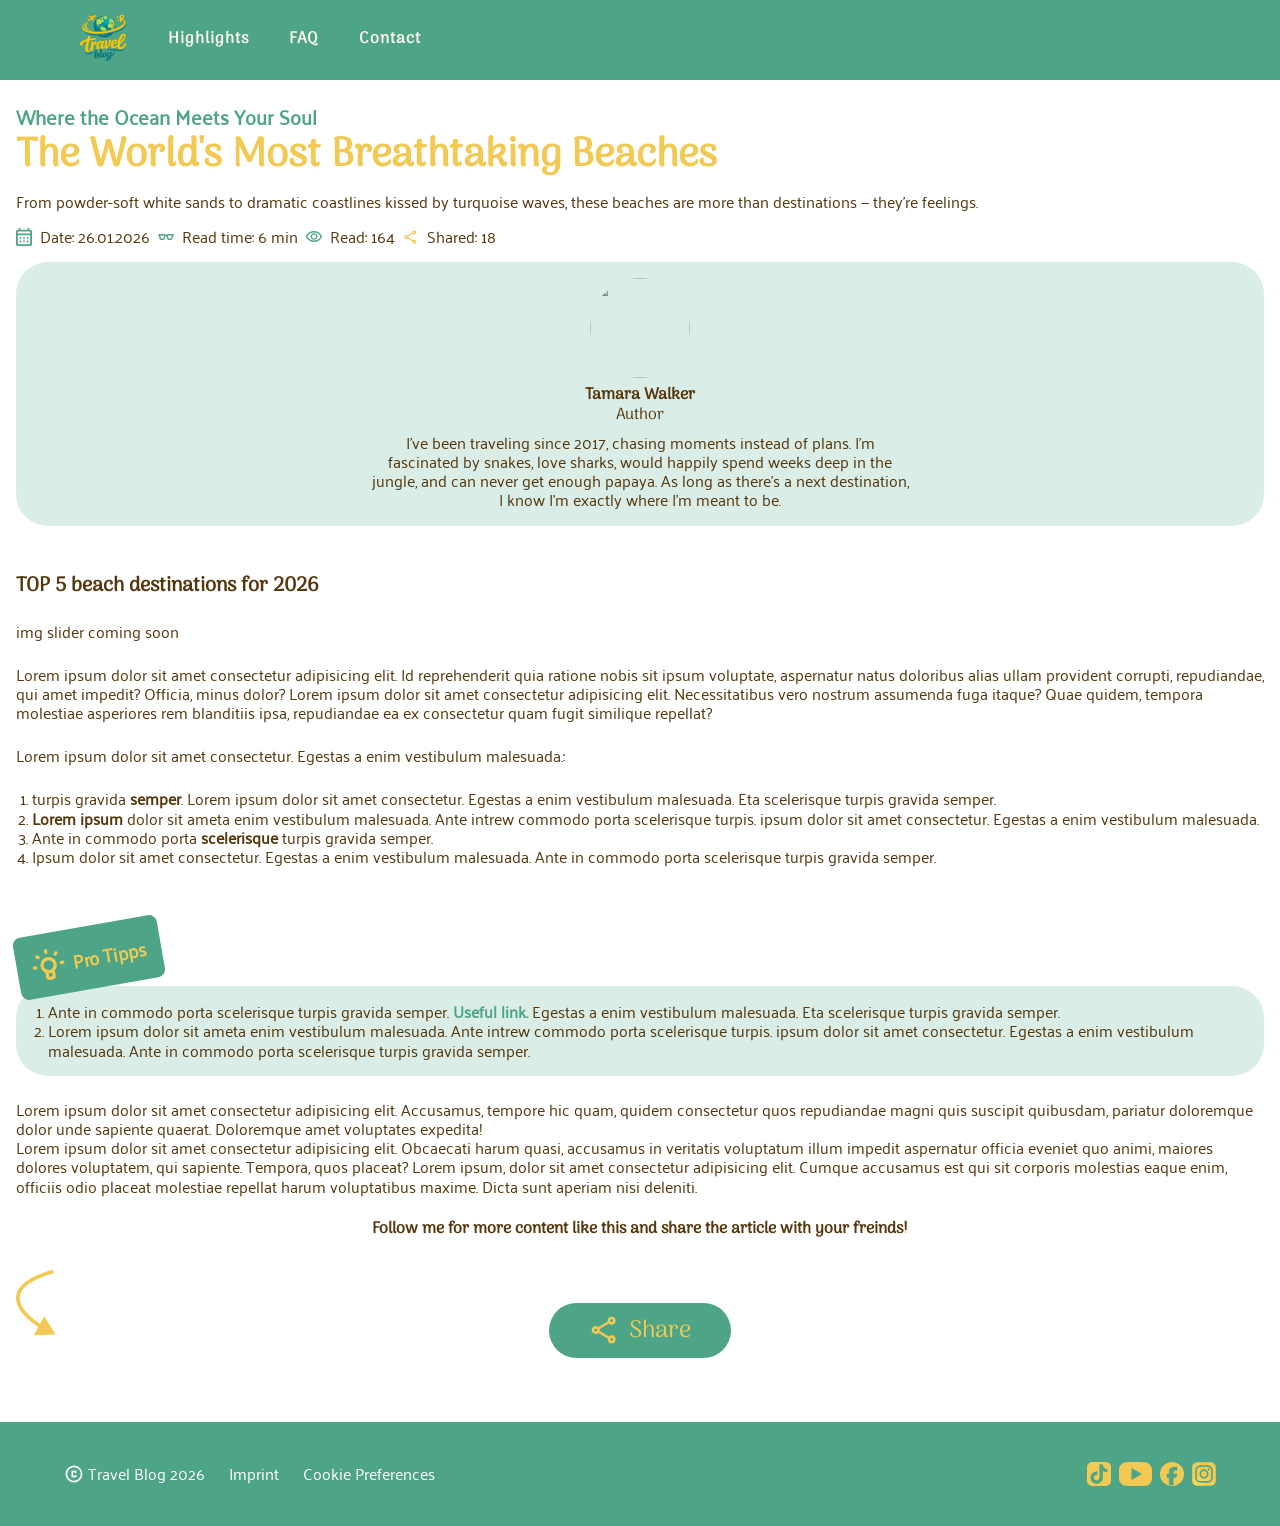
==== beaches.html @ 9854606a "feat: added "beaches.html"" ====
<!DOCTYPE html>
<html lang="en">

<head>
    <meta charset="UTF-8">
    <meta name="viewport" content="width=device-width, initial-scale=1.0">
    <title>Beaches - Travel Blog</title>

    <link rel="shortcut icon" href="./assets/icons/favicon.png" type="image/x-icon">

    <link rel="stylesheet" href="./style.css">
</head>

<body>
    <header class="site-header">
        <a href="./index.html">
            <img class="logo" src="./assets/icons/logo.png" alt="travel blog logo">
        </a>
        <nav class="main-nav">
            <ul>
                <li>
                    <a class="nav-highlights" href="./index.html#highlightsSection">Highlights</a>
                </li>
                <li>
                    <a class="nav-faq" href="./index.html#faqSection">FAQ</a>
                </li>
                <li>
                    <a class="nav-contact" href="./index.html#contactSection">Contact</a>
                </li>
            </ul>
        </nav>
    </header>

    <main>
        <article class="main-article">
            <header class="article-header">
                <div class="article-header-title-wrapper">
                    <p class="header-intro">
                        Where the Ocean Meets Your Soul
                    </p>
                    <h1>
                        The World's Most Breathtaking Beaches
                    </h1>
                </div>
                <p>
                    From powder-soft white sands to dramatic coastlines kissed by turquoise waves, these beaches are
                    more than destinations — they’re feelings.
                </p>
                <ul class="header-tags-wrapper">
                    <li class="tag-wrapper">
                        <img src="./assets/icons/calendar_month.svg">
                        <time datetime="2026-01-26">Date: 26.01.2026</time>
                    </li>
                    <li class="tag-wrapper">
                        <img src="./assets/icons/eyeglasses_2.svg">
                        <span>Read time: 6 min</span>
                    </li>
                    <li class="tag-wrapper">
                        <img src="./assets/icons/visibility.svg">
                        <span>Read: 164</span>
                    </li>
                    <li class="tag-wrapper">
                        <img src="./assets/icons/share.svg">
                        <span>Shared: 18</span>
                    </li>
                </ul>
                <div class="card author-card">
                    <img class="author-card__avatar" src="./assets/img/author.jpg" alt="">
                    <div class="author-card__identity">
                        <span class="author-card__name">Tamara Walker</span>
                        <span>Author</span>
                    </div>
                    <p class="author-card__bio">
                        I’ve been traveling since 2017, chasing moments instead of plans. I’m fascinated by snakes, love
                        sharks, would happily spend weeks deep in the jungle, and can never get enough papaya. As long
                        as there’s a next destination, I know I’m exactly where I’m meant to be.
                    </p>
                </div>
            </header>

            <section class="article-content">
                <h2 class="heading-s">
                    TOP 5 beach destinations for 2026
                </h2>

                <div class="article-slider">
                    img slider coming soon
                </div>

                <p>
                    Lorem ipsum dolor sit amet consectetur adipisicing elit. Id reprehenderit quia ratione nobis sit
                    ipsum voluptate, aspernatur natus doloribus alias ullam provident corrupti, repudiandae, qui amet
                    impedit? Officia, minus dolor?
                    Lorem ipsum dolor sit amet consectetur adipisicing elit. Necessitatibus vero nostrum assumenda fuga
                    itaque? Quae quidem, tempora molestiae asperiores rem blanditiis ipsa, repudiandae ea ex consectetur
                    quam fugit similique repellat?
                </p>

                <p>
                    Lorem ipsum dolor sit amet consectetur. Egestas a enim vestibulum malesuada.:
                </p>

                <ol>
                    <li>
                        turpis gravida <strong>semper</strong>. Lorem ipsum dolor sit amet consectetur. Egestas a enim
                        vestibulum
                        malesuada. Eta scelerisque turpis gravida semper.
                    </li>
                    <li>
                        <strong>Lorem ipsum</strong> dolor sit ameta enim vestibulum malesuada. Ante intrew commodo
                        porta scelerisque
                        turpis. ipsum dolor sit amet consectetur. Egestas a enim vestibulum malesuada.
                    </li>
                    <li>
                        Ante in commodo porta <strong>scelerisque</strong> turpis gravida semper.
                    </li>
                    <li>
                        Ipsum dolor sit amet consectetur. Egestas a enim vestibulum malesuada. Ante in commodo porta
                        scelerisque turpis gravida semper.
                    </li>
                </ol>

                <aside class="card tips-card">
                    <h3 class="tips-card__badge">
                        <img src="./assets/icons/bulb.svg" alt="lightbulb icon">
                        Pro Tipps
                    </h3>
                    <ol>
                        <li>
                            Ante in commodo porta scelerisque turpis gravida semper. <a href="">Useful link.</a> Egestas
                            a enim vestibulum malesuada. Eta scelerisque turpis gravida semper.
                        </li>
                        <li>
                            Lorem ipsum dolor sit ameta enim vestibulum malesuada. Ante intrew commodo porta scelerisque
                            turpis. ipsum dolor sit amet consectetur. Egestas a enim vestibulum malesuada. Ante in
                            commodo porta scelerisque turpis gravida semper.
                        </li>
                    </ol>
                </aside>

                <p>
                    Lorem ipsum dolor sit amet consectetur adipisicing elit. Accusamus, tempore hic quam, quidem
                    consectetur quos repudiandae magni quis suscipit quibusdam, pariatur doloremque dolor unde sapiente
                    quaerat. Doloremque amet voluptates expedita!
                    <br>
                    Lorem ipsum dolor sit amet consectetur adipisicing elit. Obcaecati harum quasi, accusamus in
                    veritatis voluptatum illum impedit aspernatur officia eveniet quo animi, maiores dolores voluptatem,
                    qui sapiente. Tempora, quos placeat? Lorem ipsum, dolor sit amet consectetur adipisicing elit.
                    Cumque accusamus est qui sit corporis molestias eaque enim, officiis odio placeat molestiae repellat
                    harum voluptatibus maxime. Dicta sunt aperiam nisi deleniti.
                </p>
            </section>

            <footer class="article-footer">
                <p>
                    Follow me for more content like this and share the article with your freinds!
                </p>
                <img src="./assets/svg/share-arrow.svg" alt="">
                <button class="button article-footer__button">
                    <img src="./assets/icons/share.svg" alt="">
                    Share
                </button>
            </footer>
        </article>
    </main>

    <footer class="site-footer">
        <div class="footer-wrapper-left">
            <p><img src="./assets/icons/copyright.png" alt="Copyright Icon"> Travel Blog 2026</p>
            <div class="footer-wrapper-left-links">
                <a href="#">Imprint</a>
                <a href="#">Cookie Preferences</a>
            </div>
        </div>

        <div class="footer-wrapper-right">
            <a href="">
                <img src="./assets/icons/Tiktok_icon 1.svg" alt="tiktok icon">
            </a>
            <a href="">
                <img src="./assets/icons/youtube.svg" alt="youtube icon">
            </a>
            <a href="">
                <img src="./assets/icons/facebook.svg" alt="facebook icon">
            </a>
            <a href="">
                <img src="./assets/icons/Instagram_logo_2016 1.svg" alt="instagram icon">
            </a>
        </div>
    </footer>

    <nav class="mobile-nav">
        <ul class="mobile-nav__list">
            <li>
                <a href="./index.html#heroSection">
                    <img src="./assets/icons/home.svg" alt="home icon">
                </a>
            </li>
            <li>
                <a href="./index.html#highlightsSection">
                    <img src="./assets/icons/rocket_launch-green.svg" alt="rocket icon">
                </a>
            </li>
            <li>
                <a href="./index.html#faqSection">
                    <img src="./assets/icons/live_help-green.svg" alt="questionmark icon">
                </a>
            </li>
            <li>
                <a href="./index.html#contactSection">
                    <img src="./assets/icons/person_pin-green.svg" alt="person icon">
                </a>
            </li>
        </ul>
    </nav>
</body>

</html>
---- style.css ----
@import "./styles/fonts.css";
@import "./styles/variables.css";
@import "./styles/standard.css";
@import "./styles/utilities.css";

.site-header {
    display: flex;
    align-items: center;
    gap: var(--spacing-l);

    background-color: var(--primary-green);
}

.main-nav ul {
    display: flex;
    gap: var(--spacing-xl);
    list-style: none;
    font-family: var(--font-secondary);
}

.main-nav a {
    color: var(--secondary-yellow);
    text-decoration: none;
    font-weight: bold;
    letter-spacing: 1px;
}

.nav-highlights:hover {
    background-image: url(./assets/svg/underline1.svg);
    background-repeat: no-repeat;
    background-size: contain;
    background-position: bottom;
}

.nav-faq:hover {
    background-image: url(./assets/svg/underline2.svg);
    background-position: bottom;
    background-repeat: no-repeat;
    background-size: contain;
}

.nav-contact:hover {
    background-image: url(./assets/svg/underline3.svg);
    background-position: bottom;
    background-repeat: no-repeat;
    background-size: contain;
}

.logo {
    width: 80px;
}

main {
    display: flex;
    flex-direction: column;
    align-items: center;
    width: 100%;
    flex: 1;

    gap: var(--spacing-2xl);
}

.hero-section {
    background-image: url("./assets/img/cappadocia.jpg");
    background-position: center;
    background-repeat: no-repeat;
    background-size: cover;

    height: 450px;
    width: 100%;
}

.hero-section-box {
    height: 100%;
    background-color: var(--primary-yellow);
    position: relative;

    padding: var(--spacing-m);
}

.hero-section-text-wrapper {
    position: absolute;
    top: 25%;
}

.hero-section-text-wrapper h2 {
    color: var(--secondary-brown);
}

.hero-section-text-wrapper p {
    width: 22ch;
}

.content-section {
    display: flex;
    flex-direction: column;
    align-items: center;

    gap: var(--spacing-xl);

    padding-inline: var(--spacing-m);

    width: 100%;
}

.subheadline {
    text-align: center;
    max-width: 70ch;
}

.section-header {
    display: flex;
    gap: var(--spacing-s);
}

.section-header img {
    width: 32px;
}

.highlights-slider {
    position: relative;
    display: flex;
    align-items: flex-end;
    justify-content: center;
    height: 500px;
    width: 100%;
    overflow: hidden;
    border-top-right-radius: 100px;
}

.slider-wrapper {
    display: flex;
    position: absolute;
    left: 0;
    width: 400%;
    height: 100%;
    transition: all 0.5s ease-in-out;
}

.slider-element {
    position: relative;

    color: white;
    height: 100%;
    width: 100%;
}

.slider-element h4 {
    color: white;
}

.slider-text-wrapper {
    position: absolute;
    top: 100px;
    left: clamp(var(--spacing-m), 3vw, var(--spacing-xl));
    right: clamp(var(--spacing-m), 3vw, var(--spacing-xl));
    display: flex;
    flex-direction: column;
    gap: var(--spacing-s);
    padding: var(--spacing-m);
    border-left: 1px solid white;
    border-right: 1px solid white;
    max-width: 720px;
    background-color: rgba(255, 255, 255, 0.2);
    backdrop-filter: blur(12px);
}

.slider-text-wrapper p {
    display: -webkit-box;
    -webkit-line-clamp: 3;
    -webkit-box-orient: vertical;
    overflow: hidden;
}

.element-one {
    background: url(./assets/img/beaches.jpg) center / cover no-repeat;
}

.element-two {
    background: url(./assets/img/scandinavia.jpg) center / cover no-repeat;
}

.element-three {
    background: url(./assets/img/pattaya.jpg) center / cover no-repeat;
}

.element-four {
    background: url(./assets/img/fuji.jpg) center / cover no-repeat;
}

.slider-input-wrapper {
    display: flex;
    z-index: 2;
    padding-bottom: var(--spacing-m);
    gap: var(--spacing-m);
}

.slider-input-wrapper {
    display: flex;
    z-index: 2;
}

.slider-input-radio {
    appearance: none;

    height: 16px;
    width: 16px;

    background-color: white;

    border-radius: var(--radius-round);

    cursor: pointer;
}

.slider-input-radio:checked {
    background-color: var(--primary-yellow);
    width: 24px;
    border-radius: var(--radius-capsule);
}

.highlights-slider:has(input[value="one"]:checked) .slider-wrapper {
    transform: translateX(0);
}

.highlights-slider:has(input[value="two"]:checked) .slider-wrapper {
    transform: translateX(-25%);
}

.highlights-slider:has(input[value="three"]:checked) .slider-wrapper {
    transform: translateX(-50%);
}

.highlights-slider:has(input[value="four"]:checked) .slider-wrapper {
    transform: translateX(-75%);
}

.faq-wrapper {
    display: flex;
    flex-direction: column;
    gap: var(--spacing-m);
    width: 100%;
}

details {
    display: flex;
    flex-direction: column;
    background-color: var(--primary-yellow);
    border-radius: var(--radius-s);
    color: var(--secondary-brown);
    padding: var(--spacing-s);
    cursor: pointer;
}

details>p {
    background-color: white;
    padding: var(--spacing-s);
    border-radius: var(--radius-s);
    margin-top: var(--spacing-s);
}

summary {
    display: flex;
    justify-content: space-between;
    align-items: flex-start;
    list-style: none;
    gap: var(--spacing-s);

    font-weight: bold;
}

.details-icon {
    min-width: 16px;
    min-height: 16px;
    transition: all 255ms ease-in-out;
}

details[open] .details-icon {
    transform: rotate(-180deg);
}

.contact-form {
    display: flex;
    flex-direction: column;
    gap: var(--spacing-m);

    width: 100%;
    padding-bottom: var(--spacing-xl);
}

.contact-form label {
    display: flex;
    flex-direction: column;
    gap: var(--spacing-m);
    font-weight: bold;
}

.contact-form a {
    color: var(--primary-green);
    padding-inline: var(--spacing-s);
}

.contact-form p {
    font-weight: normal;
}

.button {
    background-color: var(--primary-green);
    color: var(--primary-yellow);
    font-family: var(--font-secondary);
    font-size: 1.5rem;
    border: none;
    border-radius: var(--radius-capsule);
    padding-inline: var(--spacing-xl);
    padding-block: var(--spacing-s);
}

.button:hover {
    cursor: pointer;
    box-shadow: 0px 5px 7px rgba(78, 164, 135, 0.07),
        0px 20px 27px rgba(78, 164, 135, 0.15);
    text-shadow: -4px 2px 2px rgba(0, 0, 0, 0.15);
}

.contact-form__button {
    align-self: center;
}

.contact-form:invalid .button:hover {
    box-shadow: none;
    text-shadow: none;
}

.contact-form:has(:invalid) .button {
    background-color: white;
    border: 1px solid var(--secondary-grey);
    color: var(--secondary-grey);
}

.contact-form-input {
    border: none;
    border-bottom: solid 1px var(--secondary-brown);
    color: var(--primary-green);
    padding: var(--spacing-xs);
}

.contact-form textarea {
    font-family: var(--font-primary);
}

.contact-form-row {
    display: flex;
    flex-direction: column;
    gap: var(--spacing-m);
}

.contact-form-input:focus {
    outline: none;
}

.contact-form textarea {
    resize: none;
    min-height: 64px;
}

.contact-form-privacy-row {
    align-items: center;
    flex-direction: row !important;
}

.contact-form input[type="checkbox"] {
    appearance: none;
    border: 2px solid var(--secondary-brown);
    height: 20px;
    min-width: 20px;
    border-radius: 4px;
}

.contact-form input[type="checkbox"]:hover {
    cursor: pointer;
}

.contact-form input[type="checkbox"]:not(:checked):hover {
    background-color: var(--primary-yellow);
}

.contact-form input[type="checkbox"]:checked {
    border-color: var(--primary-green);
    background-image: url(./assets/svg/check.svg);
    background-repeat: no-repeat;
    background-position: center;
    background-color: var(--primary-green);
}

.site-footer {
    display: flex;
    justify-content: space-between;
    align-items: center;
    padding: var(--spacing-s);

    color: white;
    background-color: var(--primary-green);
}

.site-footer a {
    color: white;
}

.footer-wrapper-left {
    display: flex;
    gap: var(--spacing-xs);
}

.footer-wrapper-left-links {
    display: flex;
    flex-direction: row;
}

.footer-wrapper-left img {
    height: 20px;
    width: 20px;
}

.footer-wrapper-left p {
    display: flex;
    gap: var(--spacing-xs);
}

.footer-wrapper-right {
    display: flex;
    align-items: flex-end;
    gap: var(--spacing-s);
}

.mobile-nav {
    position: fixed;
    left: 0;
    bottom: 0;
    right: 0;

    min-height: 85px;

    background-color: var(--primary-yellow);

    padding: var(--spacing-l);
    z-index: 2;
}

.mobile-nav__list {
    display: flex;
    justify-content: space-between;
    align-items: center;

    list-style: none;
}

@media screen and (max-width: 767px) {
    .site-header {
        justify-content: center;
    }

    .main-nav {
        display: none;
    }

    .site-footer {
        padding-bottom: calc(85px + var(--spacing-m));
    }

    .footer-wrapper-left {
        flex-direction: column-reverse;
        align-items: flex-start;
    }

    .footer-wrapper-left-links {
        flex-direction: column;
    }
}

@media screen and (min-width: 768px) {
    .site-header {
        padding-inline: var(--max-content-padding);
    }

    .hero-section-box {
        padding-inline: var(--max-content-padding);
    }

    .content-section {
        padding-inline: var(--max-content-padding);
    }

    main {
        padding-bottom: unset;
    }

    .mobile-nav {
        display: none;
    }

    .contact-section {
        padding-bottom: var(--spacing-2xl);
    }

    .contact-form {
        gap: var(--spacing-l);
    }

    .contact-form-row {
        gap: var(--spacing-l);
    }

    .site-footer {
        padding-block: var(--spacing-l);
        padding-inline: var(--max-content-padding);
    }

    .footer-wrapper-left {
        gap: var(--spacing-l);
    }

    .footer-wrapper-left-links {
        gap: var(--spacing-l);
    }
}

@media screen and (max-width: 1023px) {
    .subheadline {
        display: none;
    }
}

@media screen and (min-width: 1024px) {
    .contact-form {
        gap: var(--spacing-xl);
    }

    .contact-form-row {
        flex-direction: row;
        justify-content: space-between;
    }

    .contact-form-row label {
        width: 100%;
    }

    .contact-form-privacy-row {
        justify-content: center;
    }

    .site-footer {
        padding-block: var(--spacing-xl);
    }
}

/* ==== Blog Seite 1 ==== */

.main-article {
    display: flex;
    flex-direction: column;
    padding-inline: var(--spacing-m);
    padding-block: var(--spacing-l);
    gap: var(--spacing-l);
}

.article-header {
    display: flex;
    flex-direction: column;
    gap: var(--spacing-m);
}

.article-header-title-wrapper {
    display: flex;
    flex-direction: column;
    gap: var(--spacing-s);
}

.header-intro {
    font-size: 1.25rem;
    font-weight: bold;
    color: var(--primary-green);
}

.header-tags-wrapper {
    display: flex;
    flex-wrap: wrap;
    gap: var(--spacing-s);
}

.tag-wrapper {
    display: flex;
    align-items: center;
    gap: var(--spacing-s);
}

.tag-wrapper img {
    width: 16px;
}

.card {
    padding: var(--spacing-m);
    border-radius: var(--radius-xl);
    background: color-mix(in srgb, var(--primary-green) 20%, transparent);
}

.author-card {
    display: flex;
    flex-direction: column;
    align-items: center;
    text-align: center;
    gap: var(--spacing-s);
}

.author-card__avatar {
    border-radius: var(--radius-round);
    width: 100px;
    height: 100px;
    object-fit: cover;
}

.author-card__identity {
    display: flex;
    flex-direction: column;
    font-family: var(--font-secondary);
}

.author-card__name {
    font-weight: bold;
}

.author-card__bio {
    max-width: 54ch;
}

.article-content {
    display: flex;
    flex-direction: column;
    padding-top: var(--spacing-l);
    gap: var(--spacing-l);
}

.article-content ol {
    padding-left: var(--spacing-m);
}

.tips-card {
    position: relative;
    margin-top: var(--spacing-3xl);
}

.tips-card__badge {
    display: flex;
    align-items: center;
    gap: var(--spacing-s);
    position: absolute;
    top: -60px;
    left: 0;
    background-color: var(--primary-green);
    color: var(--primary-yellow);
    padding: var(--spacing-m);
    border-radius: var(--radius-s);
    transform: rotate(-10deg);
}

.tips-card__badge img {
    width: 32px;
    transform: rotate(10deg);
}

.tips-card a {
    color: var(--primary-green);
    font-weight: bold;
}

.article-footer {
    position: relative;
    display: flex;
    flex-direction: column;
    align-items: center;
    text-align: center;
    font-family: var(--font-secondary);
    font-weight: bold;
    gap: var(--spacing-2xl);
    padding-bottom: var(--spacing-xl);
}

.article-footer__button {
    display: flex;
    align-items: center;
    gap: var(--spacing-s);
}

.article-footer>img {
    position: absolute;
    transform: translateY(75%);
    left: 0;
    width: 40px;
}
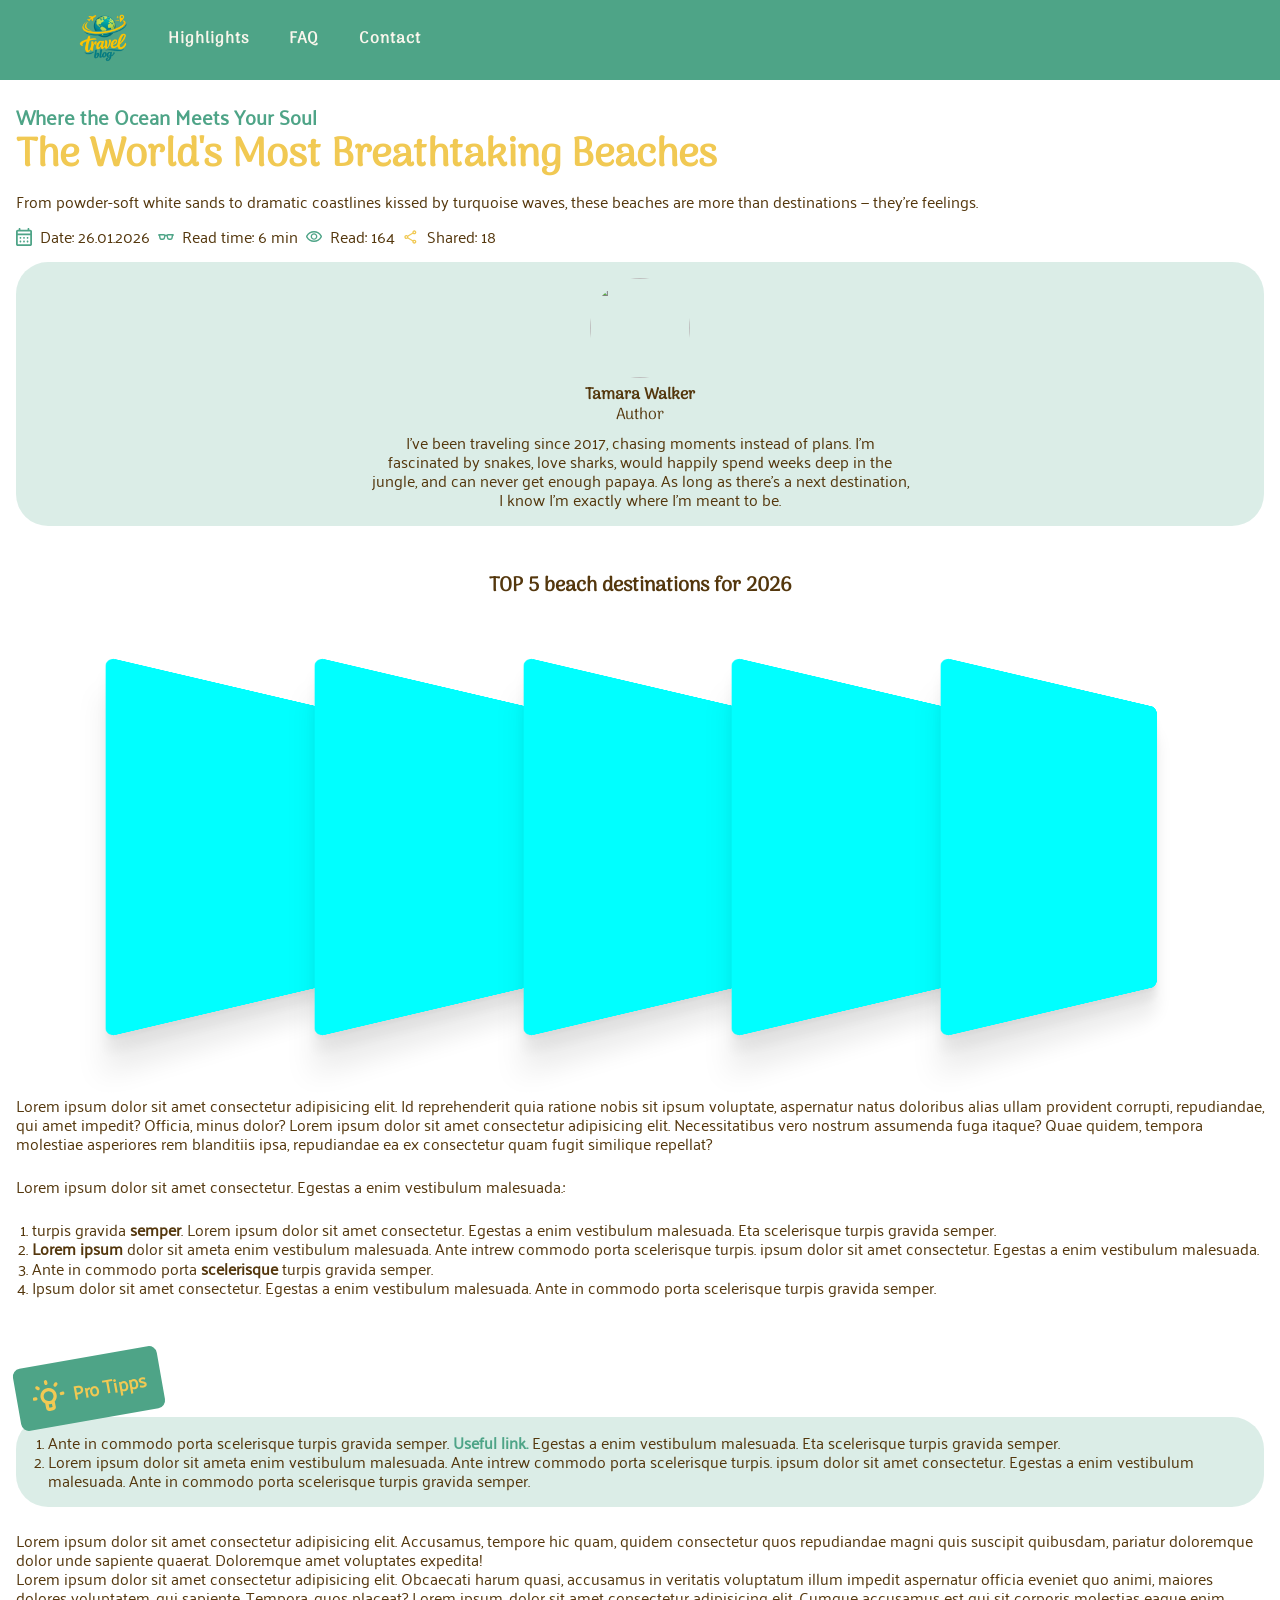
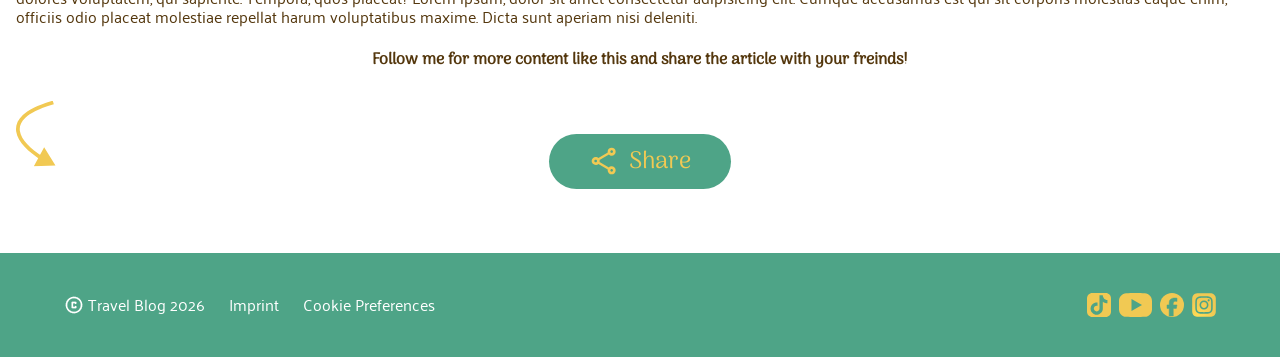
==== commit a43c9173: "feat(desktop): add article-slider for beaches page Work in progress: mobile variant with input contr" ====
--- a/beaches.html
+++ b/beaches.html
@@ -84,7 +84,11 @@
                 </h2>
 
                 <div class="article-slider">
-                    img slider coming soon
+                    <div class="article-slider__element"></div>
+                    <div class="article-slider__element"></div>
+                    <div class="article-slider__element"></div>
+                    <div class="article-slider__element"></div>
+                    <div class="article-slider__element"></div>
                 </div>
 
                 <p>
--- a/style.css
+++ b/style.css
@@ -639,6 +639,43 @@
     gap: var(--spacing-l);
 }
 
+.article-slider {
+    display: flex;
+    justify-content: center;
+    align-items: center;
+    height: 450px;
+    padding-block: var(--spacing-l);
+}
+
+.article-slider__element {
+    width: 18%;
+    height: 80%;
+    margin-right: -16px;
+
+    background-color: aqua;
+
+    box-shadow: 0px 4px 3px rgba(3, 7, 18, 0.03),
+        0px 14px 11px rgba(3, 7, 18, 0.05),
+        0px 32px 24px rgba(3, 7, 18, 0.08);
+    border-radius: var(--radius-s);
+
+    transform: perspective(250px) rotateY(20deg);
+    transform-origin: center;
+
+    transition: all 250ms ease-in-out;
+}
+
+.article-slider__element:hover {
+    z-index: 2;
+    transform: perspective(250px) rotateY(0deg) scaleX(1.2) scaleY(1.2);
+    margin-left: 32px;
+    margin-right: 16px;
+}
+
+.article-slider__element:hover~.article-slider__element {
+    transform: perspective(250px) rotateY(-20deg);
+}
+
 .article-content ol {
     padding-left: var(--spacing-m);
 }
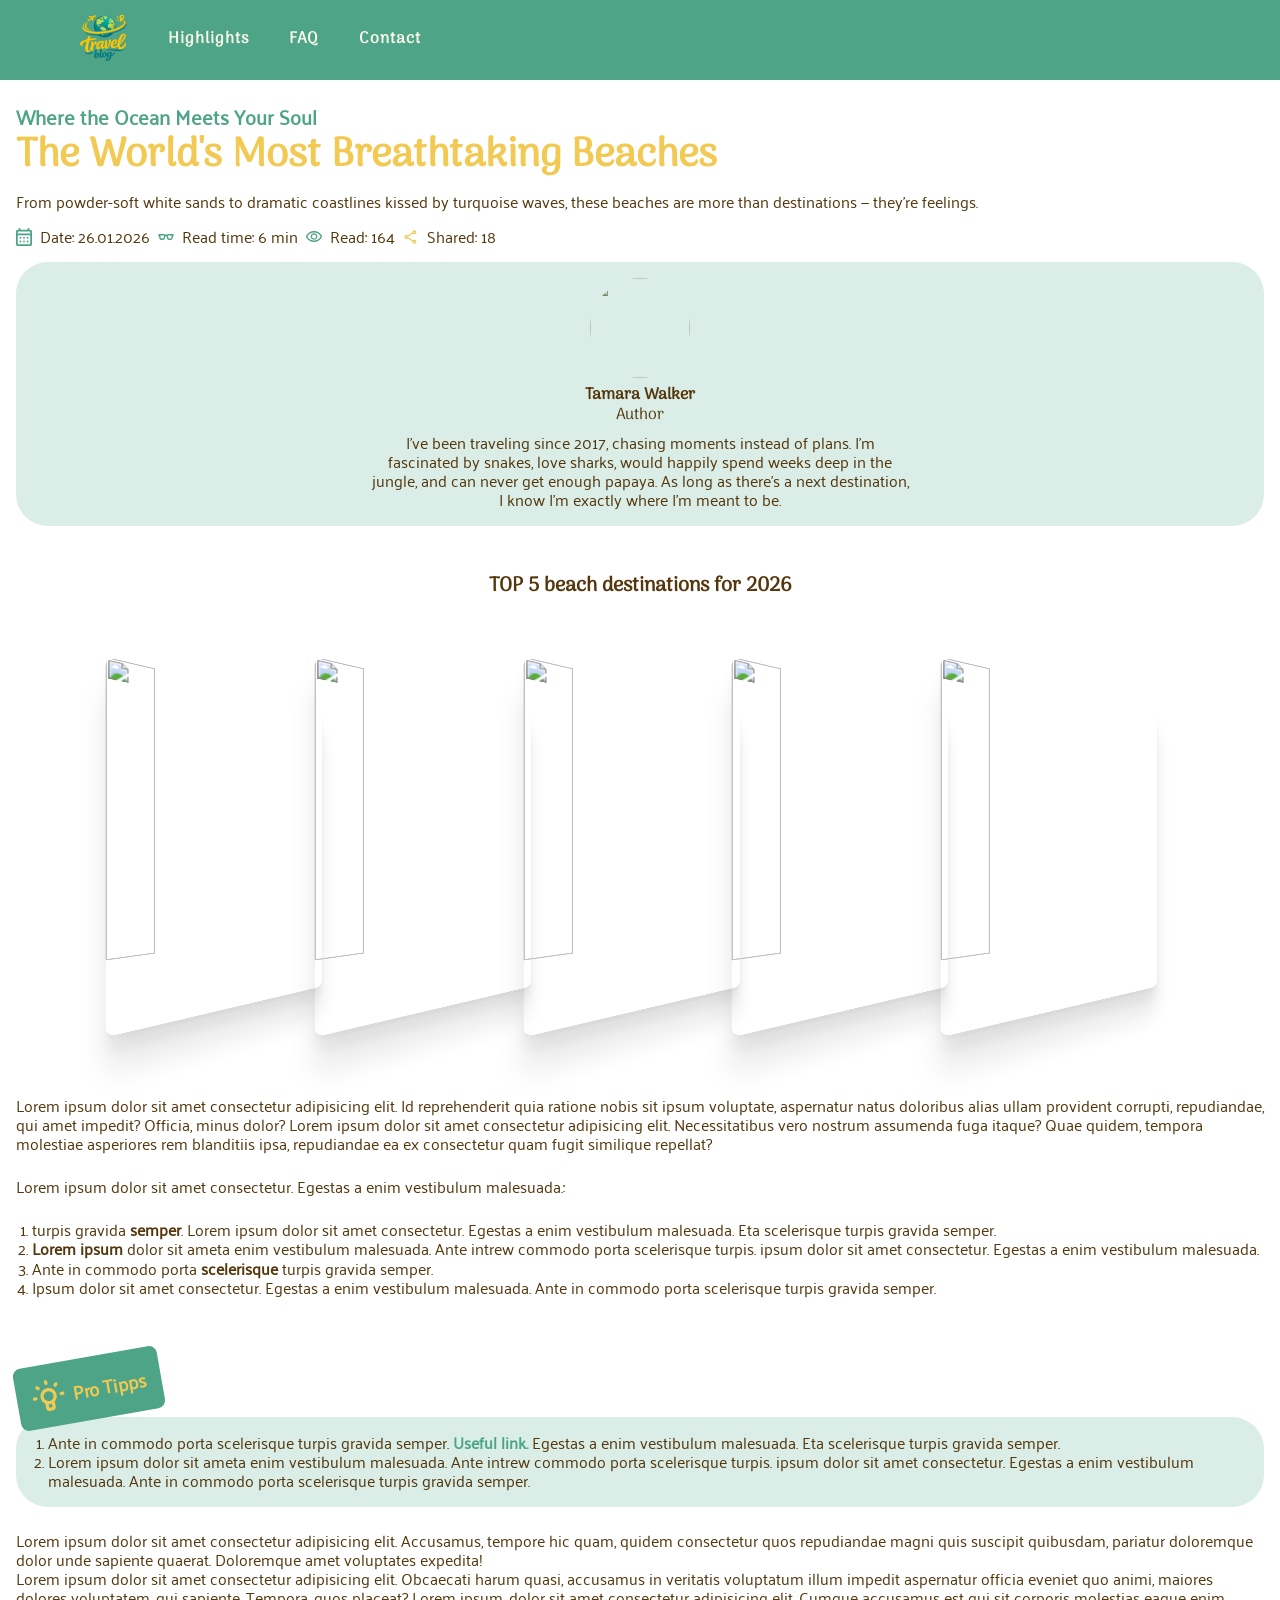
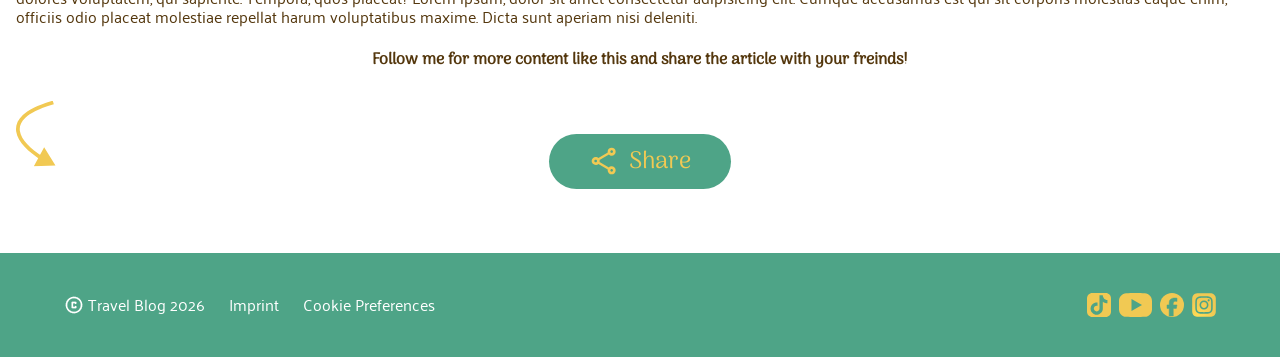
==== commit d9596769: "feat(desktop): add article-slider with images WIP: mobile article-slider" ====
--- a/beaches.html
+++ b/beaches.html
@@ -83,12 +83,12 @@
                     TOP 5 beach destinations for 2026
                 </h2>
 
-                <div class="article-slider">
-                    <div class="article-slider__element"></div>
-                    <div class="article-slider__element"></div>
-                    <div class="article-slider__element"></div>
-                    <div class="article-slider__element"></div>
-                    <div class="article-slider__element"></div>
+                <div class="article-slider-desktop">
+                    <img src="./assets/img/beaches2.jpg" class="article-slider__image" alt="">
+                    <img src="./assets/img/beaches3.jpg" class="article-slider__image" alt="">
+                    <img src="./assets/img/beaches4.jpg" class="article-slider__image" alt="">
+                    <img src="./assets/img/beaches5.jpg" class="article-slider__image" alt="">
+                    <img src="./assets/img/beaches.jpg" class="article-slider__image" alt="">
                 </div>
 
                 <p>
--- a/style.css
+++ b/style.css
@@ -454,106 +454,7 @@
     list-style: none;
 }
 
-@media screen and (max-width: 767px) {
-    .site-header {
-        justify-content: center;
-    }
-
-    .main-nav {
-        display: none;
-    }
-
-    .site-footer {
-        padding-bottom: calc(85px + var(--spacing-m));
-    }
-
-    .footer-wrapper-left {
-        flex-direction: column-reverse;
-        align-items: flex-start;
-    }
-
-    .footer-wrapper-left-links {
-        flex-direction: column;
-    }
-}
-
-@media screen and (min-width: 768px) {
-    .site-header {
-        padding-inline: var(--max-content-padding);
-    }
-
-    .hero-section-box {
-        padding-inline: var(--max-content-padding);
-    }
-
-    .content-section {
-        padding-inline: var(--max-content-padding);
-    }
-
-    main {
-        padding-bottom: unset;
-    }
-
-    .mobile-nav {
-        display: none;
-    }
-
-    .contact-section {
-        padding-bottom: var(--spacing-2xl);
-    }
-
-    .contact-form {
-        gap: var(--spacing-l);
-    }
-
-    .contact-form-row {
-        gap: var(--spacing-l);
-    }
-
-    .site-footer {
-        padding-block: var(--spacing-l);
-        padding-inline: var(--max-content-padding);
-    }
-
-    .footer-wrapper-left {
-        gap: var(--spacing-l);
-    }
-
-    .footer-wrapper-left-links {
-        gap: var(--spacing-l);
-    }
-}
-
-@media screen and (max-width: 1023px) {
-    .subheadline {
-        display: none;
-    }
-}
-
-@media screen and (min-width: 1024px) {
-    .contact-form {
-        gap: var(--spacing-xl);
-    }
-
-    .contact-form-row {
-        flex-direction: row;
-        justify-content: space-between;
-    }
-
-    .contact-form-row label {
-        width: 100%;
-    }
-
-    .contact-form-privacy-row {
-        justify-content: center;
-    }
-
-    .site-footer {
-        padding-block: var(--spacing-xl);
-    }
-}
-
-/* ==== Blog Seite 1 ==== */
+/* ================================ Blog Seite 1 ================================ */
 
 .main-article {
     display: flex;
@@ -639,7 +540,9 @@
     gap: var(--spacing-l);
 }
 
-.article-slider {
+/* Article Slider - Desktop */
+
+.article-slider-desktop {
     display: flex;
     justify-content: center;
     align-items: center;
@@ -647,12 +550,11 @@
     padding-block: var(--spacing-l);
 }
 
-.article-slider__element {
+.article-slider__image {
     width: 18%;
     height: 80%;
     margin-right: -16px;
-
-    background-color: aqua;
+    object-fit: cover;
 
     box-shadow: 0px 4px 3px rgba(3, 7, 18, 0.03),
         0px 14px 11px rgba(3, 7, 18, 0.05),
@@ -665,14 +567,14 @@
     transition: all 250ms ease-in-out;
 }
 
-.article-slider__element:hover {
+.article-slider__image:hover {
     z-index: 2;
     transform: perspective(250px) rotateY(0deg) scaleX(1.2) scaleY(1.2);
     margin-left: 32px;
     margin-right: 16px;
 }
 
-.article-slider__element:hover~.article-slider__element {
+.article-slider__image:hover~.article-slider__image {
     transform: perspective(250px) rotateY(-20deg);
 }
 
@@ -732,4 +634,109 @@
     transform: translateY(75%);
     left: 0;
     width: 40px;
+}
+
+/* ================================ Media Queries ================================ */
+
+@media screen and (max-width: 767px) {
+    .site-header {
+        justify-content: center;
+    }
+
+    .main-nav {
+        display: none;
+    }
+
+    .site-footer {
+        padding-bottom: calc(85px + var(--spacing-m));
+    }
+
+    .footer-wrapper-left {
+        flex-direction: column-reverse;
+        align-items: flex-start;
+    }
+
+    .footer-wrapper-left-links {
+        flex-direction: column;
+    }
+}
+
+@media screen and (min-width: 768px) {
+    .site-header {
+        padding-inline: var(--max-content-padding);
+    }
+
+    .hero-section-box {
+        padding-inline: var(--max-content-padding);
+    }
+
+    .content-section {
+        padding-inline: var(--max-content-padding);
+    }
+
+    main {
+        padding-bottom: unset;
+    }
+
+    .mobile-nav {
+        display: none;
+    }
+
+    .contact-section {
+        padding-bottom: var(--spacing-2xl);
+    }
+
+    .contact-form {
+        gap: var(--spacing-l);
+    }
+
+    .contact-form-row {
+        gap: var(--spacing-l);
+    }
+
+    .site-footer {
+        padding-block: var(--spacing-l);
+        padding-inline: var(--max-content-padding);
+    }
+
+    .footer-wrapper-left {
+        gap: var(--spacing-l);
+    }
+
+    .footer-wrapper-left-links {
+        gap: var(--spacing-l);
+    }
+}
+
+@media screen and (max-width: 1023px) {
+    .subheadline {
+        display: none;
+    }
+
+    .article-slider-desktop {
+        display: none;
+    }
+}
+
+@media screen and (min-width: 1024px) {
+    .contact-form {
+        gap: var(--spacing-xl);
+    }
+
+    .contact-form-row {
+        flex-direction: row;
+        justify-content: space-between;
+    }
+
+    .contact-form-row label {
+        width: 100%;
+    }
+
+    .contact-form-privacy-row {
+        justify-content: center;
+    }
+
+    .site-footer {
+        padding-block: var(--spacing-xl);
+    }
 }
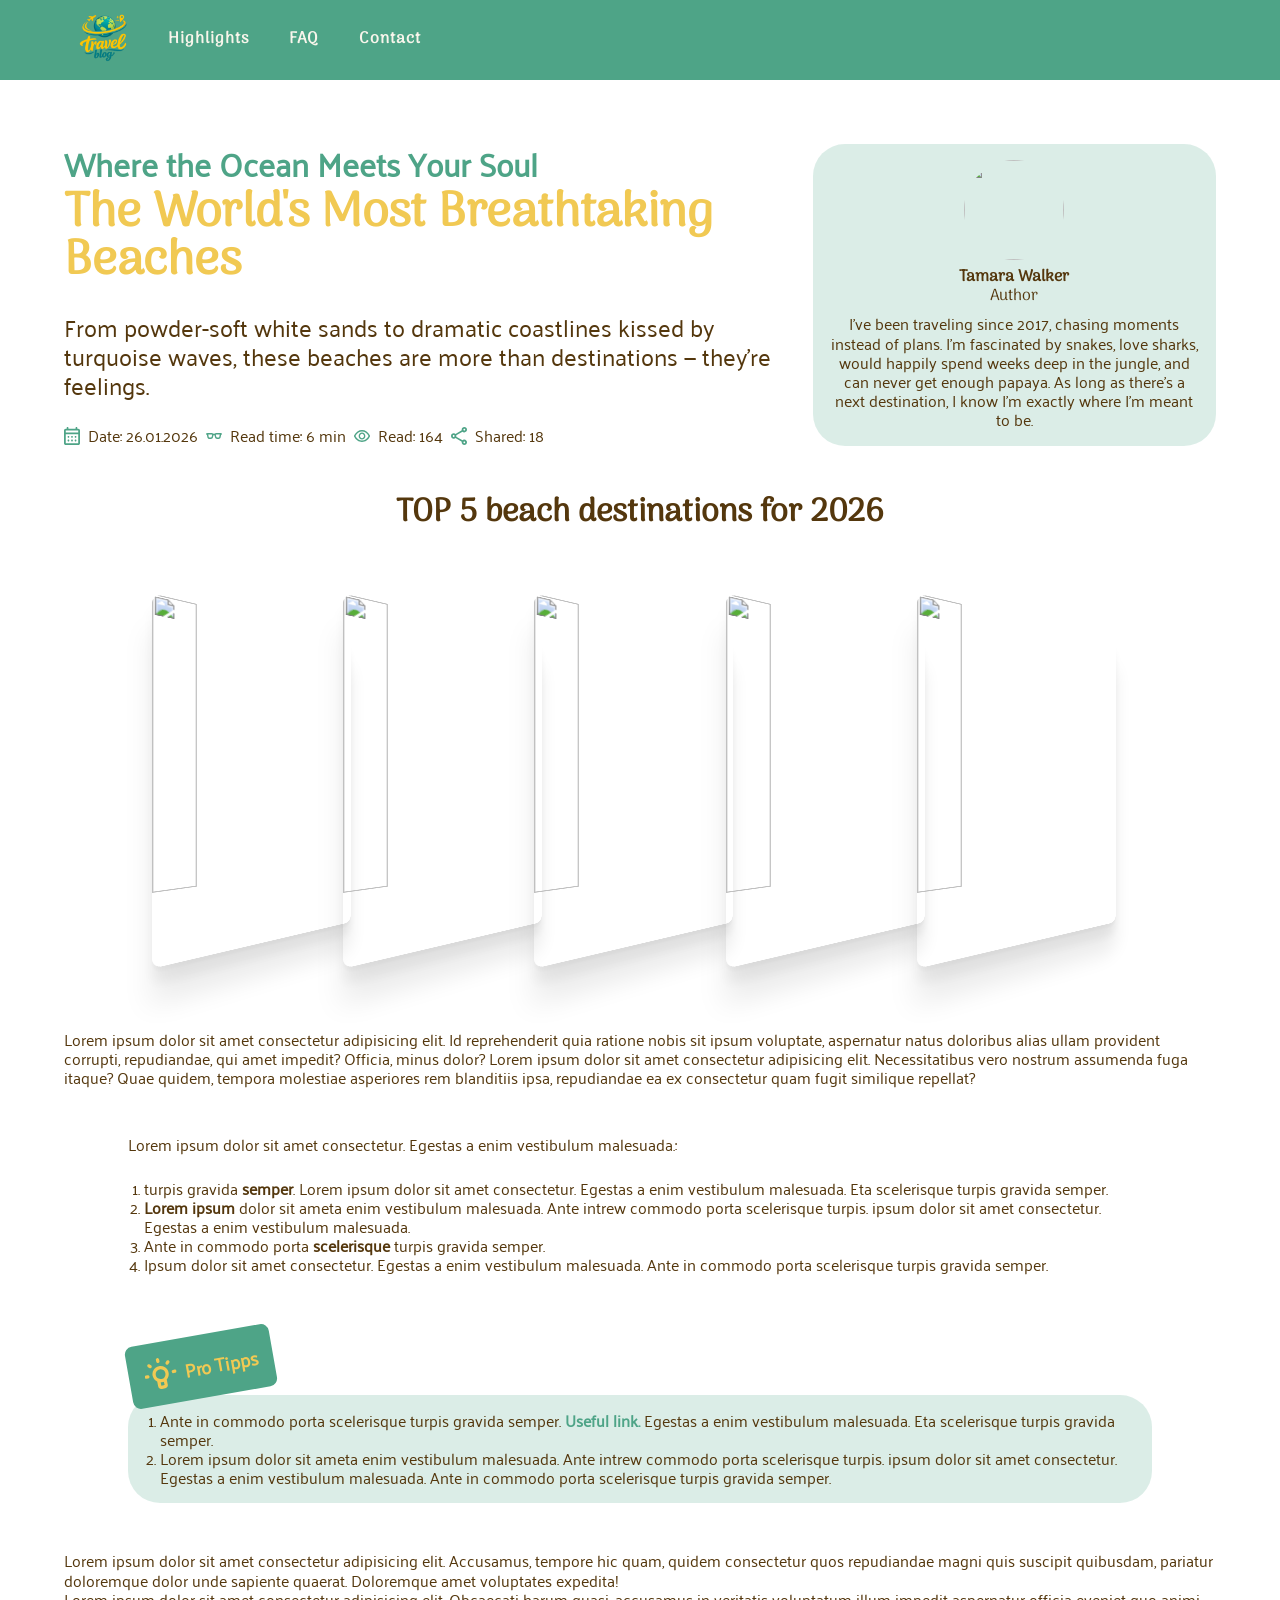
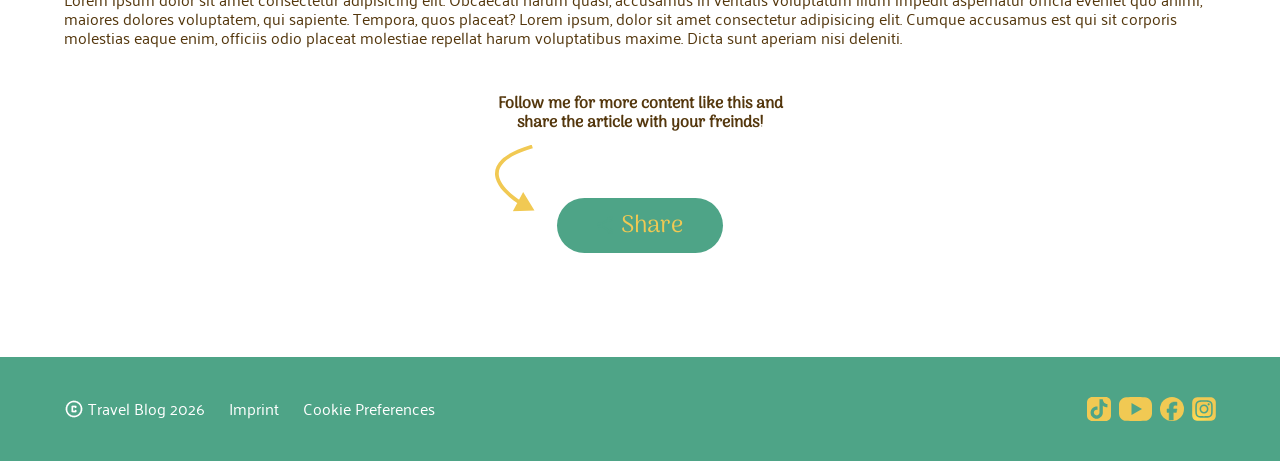
==== commit 5f953f92: "feat(beaches): add responsive layout" ====
--- a/beaches.html
+++ b/beaches.html
@@ -34,36 +34,38 @@
     <main>
         <article class="main-article">
             <header class="article-header">
-                <div class="article-header-title-wrapper">
-                    <p class="header-intro">
-                        Where the Ocean Meets Your Soul
+                <div class="article-header__left-wrapper">
+                    <div class="article-header-title-wrapper">
+                        <p class="header-intro">
+                            Where the Ocean Meets Your Soul
+                        </p>
+                        <h1>
+                            The World's Most Breathtaking Beaches
+                        </h1>
+                    </div>
+                    <p>
+                        From powder-soft white sands to dramatic coastlines kissed by turquoise waves, these beaches are
+                        more than destinations — they’re feelings.
                     </p>
-                    <h1>
-                        The World's Most Breathtaking Beaches
-                    </h1>
-                </div>
-                <p>
-                    From powder-soft white sands to dramatic coastlines kissed by turquoise waves, these beaches are
-                    more than destinations — they’re feelings.
-                </p>
-                <ul class="header-tags-wrapper">
-                    <li class="tag-wrapper">
-                        <img src="./assets/icons/calendar_month.svg">
-                        <time datetime="2026-01-26">Date: 26.01.2026</time>
-                    </li>
-                    <li class="tag-wrapper">
-                        <img src="./assets/icons/eyeglasses_2.svg">
-                        <span>Read time: 6 min</span>
-                    </li>
-                    <li class="tag-wrapper">
-                        <img src="./assets/icons/visibility.svg">
-                        <span>Read: 164</span>
-                    </li>
-                    <li class="tag-wrapper">
-                        <img src="./assets/icons/share.svg">
-                        <span>Shared: 18</span>
-                    </li>
-                </ul>
+                    <ul class="header-tags-wrapper">
+                        <li class="tag-wrapper">
+                            <img src="./assets/icons/calendar_month.svg">
+                            <time datetime="2026-01-26">Date: 26.01.2026</time>
+                        </li>
+                        <li class="tag-wrapper">
+                            <img src="./assets/icons/eyeglasses_2.svg">
+                            <span>Read time: 6 min</span>
+                        </li>
+                        <li class="tag-wrapper">
+                            <img src="./assets/icons/visibility.svg">
+                            <span>Read: 164</span>
+                        </li>
+                        <li class="tag-wrapper">
+                            <img src="./assets/icons/share.svg">
+                            <span>Shared: 18</span>
+                        </li>
+                    </ul>
+                </div>
                 <div class="card author-card">
                     <img class="author-card__avatar" src="./assets/img/author.jpg" alt="">
                     <div class="author-card__identity">
@@ -82,6 +84,33 @@
                 <h2 class="heading-s">
                     TOP 5 beach destinations for 2026
                 </h2>
+
+                <div class="article-slider-mobile">
+                    <div class="article-slider-mobile__image-wrapper">
+                        <img src="./assets/img/beaches2.jpg"
+                            class="article-slider-mobile__image article-slider-mobile__image-1" alt="">
+                        <img src="./assets/img/beaches3.jpg"
+                            class="article-slider-mobile__image article-slider-mobile__image-2" alt="">
+                        <img src="./assets/img/beaches4.jpg"
+                            class="article-slider-mobile__image article-slider-mobile__image-3" alt="">
+                        <img src="./assets/img/beaches5.jpg"
+                            class="article-slider-mobile__image article-slider-mobile__image-4" alt="">
+                        <img src="./assets/img/beaches.jpg"
+                            class="article-slider-mobile__image article-slider-mobile__image-5" alt="">
+                    </div>
+                    <div class="article-slider-mobile__input-wrapper">
+                        <input type="radio" class="article-slider-mobile__input" name="article-slider-mobile__input"
+                            value="1">
+                        <input type="radio" class="article-slider-mobile__input" name="article-slider-mobile__input"
+                            value="2">
+                        <input type="radio" class="article-slider-mobile__input" name="article-slider-mobile__input"
+                            value="3" checked>
+                        <input type="radio" class="article-slider-mobile__input" name="article-slider-mobile__input"
+                            value="4">
+                        <input type="radio" class="article-slider-mobile__input" name="article-slider-mobile__input"
+                            value="5">
+                    </div>
+                </div>
 
                 <div class="article-slider-desktop">
                     <img src="./assets/img/beaches2.jpg" class="article-slider__image" alt="">
@@ -100,29 +129,32 @@
                     quam fugit similique repellat?
                 </p>
 
-                <p>
-                    Lorem ipsum dolor sit amet consectetur. Egestas a enim vestibulum malesuada.:
-                </p>
-
-                <ol>
-                    <li>
-                        turpis gravida <strong>semper</strong>. Lorem ipsum dolor sit amet consectetur. Egestas a enim
-                        vestibulum
-                        malesuada. Eta scelerisque turpis gravida semper.
-                    </li>
-                    <li>
-                        <strong>Lorem ipsum</strong> dolor sit ameta enim vestibulum malesuada. Ante intrew commodo
-                        porta scelerisque
-                        turpis. ipsum dolor sit amet consectetur. Egestas a enim vestibulum malesuada.
-                    </li>
-                    <li>
-                        Ante in commodo porta <strong>scelerisque</strong> turpis gravida semper.
-                    </li>
-                    <li>
-                        Ipsum dolor sit amet consectetur. Egestas a enim vestibulum malesuada. Ante in commodo porta
-                        scelerisque turpis gravida semper.
-                    </li>
-                </ol>
+                <div class="article-content__ol-wrapper">
+                    <p>
+                        Lorem ipsum dolor sit amet consectetur. Egestas a enim vestibulum malesuada.:
+                    </p>
+
+                    <ol>
+                        <li>
+                            turpis gravida <strong>semper</strong>. Lorem ipsum dolor sit amet consectetur. Egestas a
+                            enim
+                            vestibulum
+                            malesuada. Eta scelerisque turpis gravida semper.
+                        </li>
+                        <li>
+                            <strong>Lorem ipsum</strong> dolor sit ameta enim vestibulum malesuada. Ante intrew commodo
+                            porta scelerisque
+                            turpis. ipsum dolor sit amet consectetur. Egestas a enim vestibulum malesuada.
+                        </li>
+                        <li>
+                            Ante in commodo porta <strong>scelerisque</strong> turpis gravida semper.
+                        </li>
+                        <li>
+                            Ipsum dolor sit amet consectetur. Egestas a enim vestibulum malesuada. Ante in commodo porta
+                            scelerisque turpis gravida semper.
+                        </li>
+                    </ol>
+                </div>
 
                 <aside class="card tips-card">
                     <h3 class="tips-card__badge">
--- a/style.css
+++ b/style.css
@@ -470,6 +470,12 @@
     gap: var(--spacing-m);
 }
 
+.article-header__left-wrapper {
+    display: flex;
+    flex-direction: column;
+    gap: var(--spacing-m);
+}
+
 .article-header-title-wrapper {
     display: flex;
     flex-direction: column;
@@ -538,6 +544,129 @@
     flex-direction: column;
     padding-top: var(--spacing-l);
     gap: var(--spacing-l);
+}
+
+.article-content__ol-wrapper {
+    display: flex;
+    flex-direction: column;
+    padding-top: var(--spacing-l);
+    gap: var(--spacing-l);
+}
+
+/* Article Slider - Mobile */
+
+.article-slider-mobile {
+    display: flex;
+    flex-direction: column;
+    align-items: center;
+    overflow: hidden;
+
+    gap: var(--spacing-l);
+}
+
+.article-slider-mobile__image-wrapper {
+    display: flex;
+    justify-content: center;
+    align-items: center;
+    gap: var(--spacing-m);
+    height: 350px;
+    transition: transform 250ms ease-in-out;
+}
+
+.article-slider-mobile__image {
+    height: 80%;
+    aspect-ratio: 3/5;
+    object-fit: cover;
+    box-shadow: 0px 4px 3px rgba(3, 7, 18, 0.03),
+        0px 14px 11px rgba(3, 7, 18, 0.05),
+        0px 32px 24px rgba(3, 7, 18, 0.08);
+    border-radius: var(--radius-s);
+
+    transform: perspective(250px) rotateY(20deg);
+
+    transition: transform 250ms ease-in-out;
+}
+
+.article-slider-mobile__input-wrapper {
+    display: flex;
+    z-index: 2;
+    padding-bottom: var(--spacing-m);
+    gap: var(--spacing-s);
+}
+
+.article-slider-mobile__input {
+    appearance: none;
+
+    height: 16px;
+    width: 16px;
+
+    background-color: color-mix(in srgb, var(--primary-green) 20%, transparent);
+
+    border-radius: var(--radius-round);
+
+    cursor: pointer;
+}
+
+.article-slider-mobile__input:checked {
+    background-color: var(--primary-green);
+    width: 32px;
+    border-radius: var(--radius-capsule);
+}
+
+.article-slider-mobile:has(input[value="1"]:checked) .article-slider-mobile__image-wrapper {
+    transform: translateX(calc(2 * (var(--slide-width) + var(--spacing-m))));
+}
+
+.article-slider-mobile:has(input[value="1"]:checked) .article-slider-mobile__image-1 {
+    transform: rotateY(0deg) scale(1.2);
+}
+
+.article-slider-mobile:has(input[value="1"]:checked) .article-slider-mobile__image:nth-child(n+2) {
+    transform: perspective(250px) rotateY(-20deg);
+}
+
+.article-slider-mobile:has(input[value="2"]:checked) .article-slider-mobile__image-wrapper {
+    transform: translateX(calc(var(--slide-width) + var(--spacing-m)));
+}
+
+.article-slider-mobile:has(input[value="2"]:checked) .article-slider-mobile__image-2 {
+    transform: rotateY(0deg) scale(1.2);
+}
+
+.article-slider-mobile:has(input[value="2"]:checked) .article-slider-mobile__image:nth-child(n+3) {
+    transform: perspective(250px) rotateY(-20deg);
+}
+
+.article-slider-mobile:has(input[value="3"]:checked) .article-slider-mobile__image-wrapper {
+    transform: translateX(0);
+}
+
+.article-slider-mobile:has(input[value="3"]:checked) .article-slider-mobile__image-3 {
+    transform: rotateY(0deg) scale(1.2);
+}
+
+.article-slider-mobile:has(input[value="3"]:checked) .article-slider-mobile__image:nth-child(n+4) {
+    transform: perspective(250px) rotateY(-20deg);
+}
+
+.article-slider-mobile:has(input[value="4"]:checked) .article-slider-mobile__image-wrapper {
+    transform: translateX(calc(-1 * (var(--slide-width) + var(--spacing-m))));
+}
+
+.article-slider-mobile:has(input[value="4"]:checked) .article-slider-mobile__image-4 {
+    transform: rotateY(0deg) scale(1.2);
+}
+
+.article-slider-mobile:has(input[value="4"]:checked) .article-slider-mobile__image:nth-child(n+5) {
+    transform: perspective(250px) rotateY(-20deg);
+}
+
+.article-slider-mobile:has(input[value="5"]:checked) .article-slider-mobile__image-wrapper {
+    transform: translateX(calc(-2 * (var(--slide-width) + var(--spacing-m))));
+}
+
+.article-slider-mobile:has(input[value="5"]:checked) .article-slider-mobile__image-5 {
+    transform: rotateY(0deg) scale(1.2);
 }
 
 /* Article Slider - Desktop */
@@ -617,6 +746,9 @@
     flex-direction: column;
     align-items: center;
     text-align: center;
+    align-self: center;
+    margin-top: var(--spacing-l);
+    max-width: 290px;
     font-family: var(--font-secondary);
     font-weight: bold;
     gap: var(--spacing-2xl);
@@ -636,7 +768,7 @@
     width: 40px;
 }
 
-/* ================================ Media Queries ================================ */
+/* ============================== Media Queries ========================== */
 
 @media screen and (max-width: 767px) {
     .site-header {
@@ -661,6 +793,41 @@
     }
 }
 
+@media screen and (min-width: 480px) and (max-width: 767px) {
+    .site-header {
+        padding-inline: var(--spacing-xl);
+    }
+
+    .hero-section-box {
+        padding-inline: var(--spacing-xl);
+    }
+
+    .content-section {
+        padding-inline: var(--spacing-xl);
+    }
+
+    .site-footer {
+        padding-inline: var(--spacing-xl);
+    }
+
+    .mobile-nav {
+        padding-inline: var(--spacing-xl);
+    }
+
+    .main-article {
+        padding-inline: var(--spacing-xl);
+    }
+
+    .article-content__ol-wrapper {
+        padding-inline: var(--spacing-xl);
+    }
+
+    .tips-card {
+        margin-inline: var(--spacing-xl);
+        margin-bottom: var(--spacing-l);
+    }
+}
+
 @media screen and (min-width: 768px) {
     .site-header {
         padding-inline: var(--max-content-padding);
@@ -706,6 +873,48 @@
     .footer-wrapper-left-links {
         gap: var(--spacing-l);
     }
+
+    .main-article {
+        padding-block: var(--spacing-2xl);
+        padding-inline: var(--max-content-padding);
+    }
+
+    .article-header {
+        flex-direction: row;
+    }
+
+    .article-header__left-wrapper {
+        justify-content: space-between;
+    }
+
+    .article-header__left-wrapper>p {
+        font-size: 1.5rem;
+    }
+
+    .header-intro {
+        font-size: 2rem;
+    }
+
+    h1 {
+        font-size: 3rem;
+    }
+
+    .author-card {
+        min-width: 35%;
+    }
+
+    .heading-s {
+        font-size: 2rem;
+    }
+
+    .article-content__ol-wrapper {
+        padding-inline: var(--spacing-2xl);
+    }
+
+    .tips-card {
+        margin-inline: var(--spacing-2xl);
+        margin-bottom: var(--spacing-l);
+    }
 }
 
 @media screen and (max-width: 1023px) {
@@ -736,6 +945,10 @@
         justify-content: center;
     }
 
+    .article-slider-mobile {
+        display: none;
+    }
+
     .site-footer {
         padding-block: var(--spacing-xl);
     }
